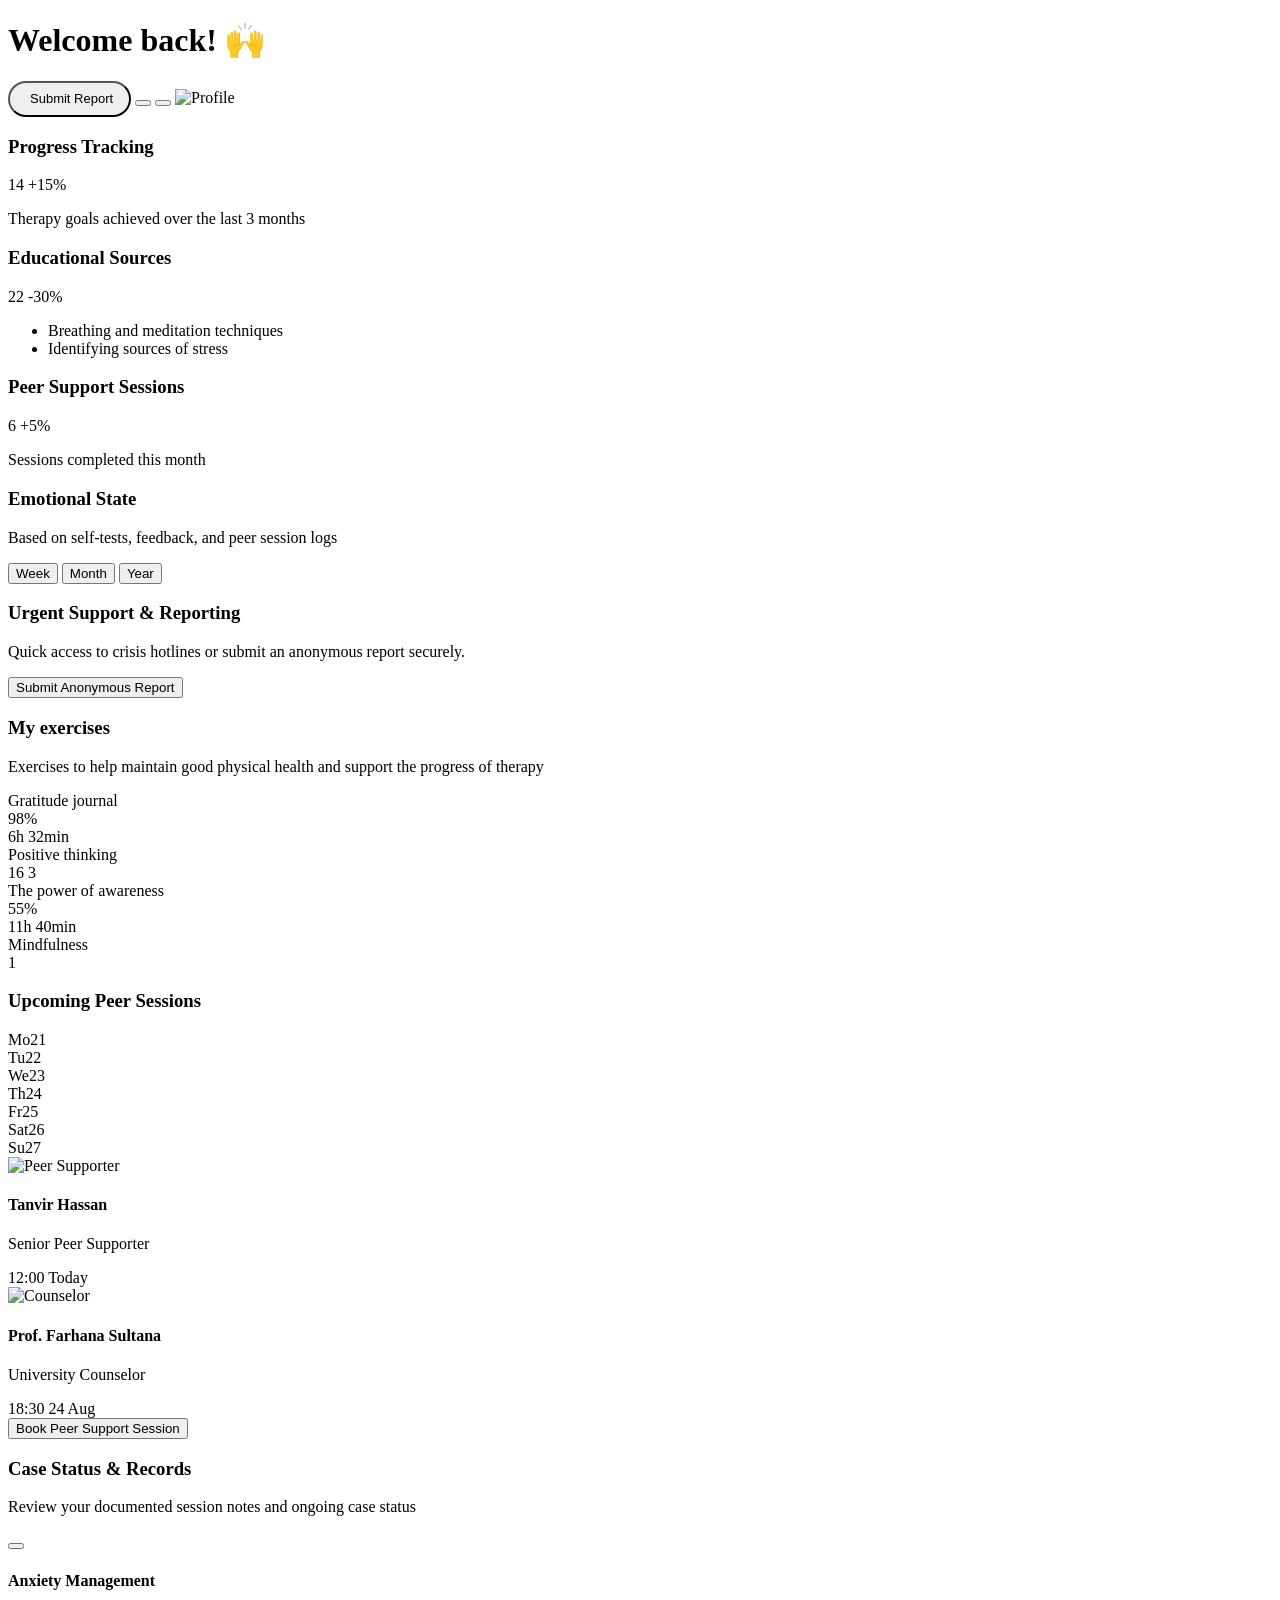
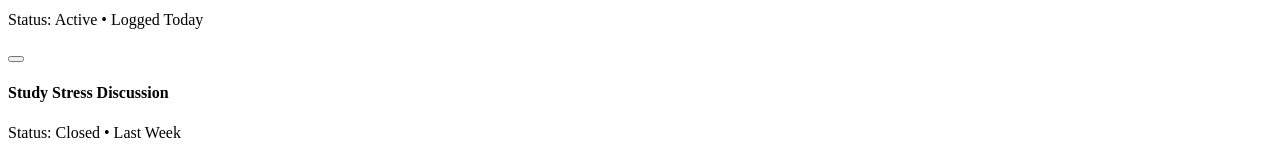
==== Mind-Bridge/html/index.html @ 99f9f988 "Initial upload of mindbridge-webapp project" ====
<!-- Mind Bridge Dashboard -->
<!DOCTYPE html>
<html lang="en">
<head>
	<meta charset="UTF-8">
	<meta name="viewport" content="width=device-width, initial-scale=1.0">
	<title>Mind Bridge - Student Dashboard</title>
	<!-- Dashboard styles -->
	<link rel="stylesheet" href="src/style.css">
	<!-- Icon library for UI icons -->
	<script src="https://unpkg.com/@phosphor-icons/web"></script>
</head>
<body>
	<div class="app-background">
		<div class="app-container">
	<!-- Sidebar navigation -->
			<aside class="sidebar">
				<div class="sidebar__logo">
					<i class="ph-fill ph-heartbeat"></i>
				</div>
				<nav class="sidebar__nav">
					<a href="index.html" class="sidebar__nav-item sidebar__nav-item--active" title="Dashboard"><i class="ph ph-squares-four"></i></a>
					<a href="schedule.html" class="sidebar__nav-item" title="Book Peer Support"><i class="ph ph-calendar-blank"></i></a>
					<a href="chat.html" class="sidebar__nav-item" title="Messages & Reports"><i class="ph ph-chat-circle-dots"></i></a>
					<a href="clinical.html" class="sidebar__nav-item" title="My Case Status"><i class="ph ph-folder-user"></i></a>
					<a href="resources.html" class="sidebar__nav-item" title="Mental Health Resources"><i class="ph ph-book-open"></i></a>
				</nav>
				<div class="sidebar__bottom">
					<a href="help.html" class="sidebar__nav-item" title="Help"><i class="ph ph-question"></i></a>
					<a href="crisis.html" class="sidebar__nav-item" title="Crisis Support"><i class="ph ph-flag"></i></a>
				</div>
			</aside>

			<main class="main-content">
	<!-- Topbar with greeting and actions -->
				<header class="topbar">
					<h1 class="topbar__greeting">Welcome back! <span class="wave">🙌</span></h1>
					<div class="topbar__actions">
						<!-- Report button -->
						<button class="btn btn--primary" style="padding: 8px 16px; font-size: 13px; height: 36px; border-radius: 20px;" onclick="window.location.href='chat.html'">
							<i class="ph ph-warning-circle" style="margin-right: 4px;"></i> Submit Report
						</button>
						<!-- Notification/settings -->
						<button class="icon-btn"><i class="ph ph-bell"></i></button>
						<button class="icon-btn"><i class="ph ph-gear"></i></button>
						<!-- Profile picture -->
						<img src="https://ui-avatars.com/api/?name=User&background=0D8ABC&color=fff" alt="Profile" class="profile-pic">
					</div>
				</header>

				<div class="dashboard">
					<div class="dashboard__main">
						<!-- Statistics cards -->
						<div class="stats-row">
							<!-- Progress Tracking Card -->
							<div class="card stat-card">
								<h3 class="card__title">Progress Tracking</h3>
								<div class="stat-card__value">
									<span class="number">14</span>
									<span class="badge badge--success">+15%</span>
								</div>
								<p class="stat-card__desc">Therapy goals achieved over the last 3 months</p>
								<div class="progress-bar"><div class="progress-bar__fill" style="width: 70%;"></div></div>
							</div>
							<!-- Educational Sources Card -->
							<div class="card stat-card">
								<h3 class="card__title">Educational Sources</h3>
								<div class="stat-card__value">
									<span class="number">22</span>
									<span class="badge badge--info">-30%</span>
								</div>
								<ul class="stat-card__list">
									<li><i class="ph-fill ph-check-circle"></i> Breathing and meditation techniques</li>
									<li><i class="ph-fill ph-check-circle"></i> Identifying sources of stress</li>
								</ul>
							</div>
							<!-- Peer Support Sessions Card -->
							<div class="card stat-card">
								<h3 class="card__title">Peer Support Sessions</h3>
								<div class="stat-card__value">
									<span class="number">6</span>
									<span class="badge badge--success">+5%</span>
								</div>
								<p class="stat-card__desc">Sessions completed this month</p>
								<div class="progress-bar"><div class="progress-bar__fill" style="width: 40%;"></div></div>
							</div>
						</div>

						<!-- Middle row: chart and urgent support -->
						<div class="middle-row">
							<!-- TODO: Need to fix dashboard charts with JS after completing the dashboard. -->
							<div class="card chart-card">
								<div class="card__header">
									<div>
										<h3 class="card__title">Emotional State</h3>
										<p class="card__subtitle">Based on self-tests, feedback, and peer session logs</p>
									</div>
									<div class="toggle-group">
										<button class="toggle-btn toggle-btn--active">Week</button>
										<button class="toggle-btn">Month</button>
										<button class="toggle-btn">Year</button>
									</div>
								</div>
								<div class="chart-container" id="emotionalChart">
									<!-- Chart will be rendered here by JS -->
								</div>
							</div>
							<!-- Urgent Support Card -->
							<div class="card urgent-card">
								<h3 class="urgent-card__title">Urgent Support & Reporting</h3>
								<p class="urgent-card__desc">Quick access to crisis hotlines or submit an anonymous report securely.</p>
								<button class="btn btn--glass" onclick="window.location.href='chat.html'">Submit Anonymous Report</button>
							</div>
						</div>

						<!-- Exercises Card -->
						<div class="card exercises-card">
							<h3 class="card__title">My exercises</h3>
							<p class="card__subtitle">Exercises to help maintain good physical health and support the progress of therapy</p>
							<div class="exercise-list">
								<!-- Exercise: Gratitude journal -->
								<div class="exercise-item">
									<div class="exercise-item__icon"><i class="ph ph-notebook"></i></div>
									<div class="exercise-item__name">Gratitude journal</div>
									<div class="exercise-item__progress">
										<span class="progress-text">98%</span>
										<div class="progress-bar progress-bar--sm"><div class="progress-bar__fill" style="width: 98%;"></div></div>
									</div>
									<div class="exercise-item__time">6h 32min</div>
									<div class="exercise-item__category">Positive thinking</div>
									<div class="exercise-item__stats">
										<span><i class="ph ph-list-dashes"></i> 16</span>
										<span><i class="ph ph-paperclip"></i> 3</span>
									</div>
								</div>
								<!-- Exercise: The power of awareness -->
								<div class="exercise-item">
									<div class="exercise-item__icon"><i class="ph ph-lifebuoy"></i></div>
									<div class="exercise-item__name">The power of awareness</div>
									<div class="exercise-item__progress">
										<span class="progress-text">55%</span>
										<div class="progress-bar progress-bar--sm"><div class="progress-bar__fill" style="width: 55%;"></div></div>
									</div>
									<div class="exercise-item__time">11h 40min</div>
									<div class="exercise-item__category">Mindfulness</div>
									<div class="exercise-item__stats">
										<span><i class="ph ph-paperclip"></i> 1</span>
									</div>
								</div>
							</div>
						</div>
					</div>

					<!-- Sidebar: Upcoming sessions and records -->
					<aside class="dashboard__sidebar">
						<!-- Upcoming Peer Sessions Card -->
						<div class="card upcoming-card">
							<h3 class="card__title">Upcoming Peer Sessions</h3>
							<div class="calendar-strip">
								<div class="cal-day"><span>Mo</span><span>21</span></div>
								<div class="cal-day cal-day--active"><span>Tu</span><span>22</span></div>
								<div class="cal-day"><span>We</span><span>23</span></div>
								<div class="cal-day"><span>Th</span><span>24</span></div>
								<div class="cal-day"><span>Fr</span><span>25</span></div>
								<div class="cal-day"><span>Sat</span><span>26</span></div>
								<div class="cal-day"><span>Su</span><span>27</span></div>
							</div>
							<div class="appointment-list">
								<!-- Appointment: Peer Supporter -->
								<div class="appointment">
									<img src="https://ui-avatars.com/api/?name=Tanvir+Hassan&background=10B981&color=fff" alt="Peer Supporter" class="avatar">
									<div class="appointment__info">
										<h4>Tanvir Hassan</h4>
										<p>Senior Peer Supporter</p>
									</div>
									<div class="appointment__time">
										<span class="time">12:00</span>
										<span class="date">Today</span>
									</div>
								</div>
								<!-- Appointment: University Counselor -->
								<div class="appointment">
									<img src="https://ui-avatars.com/api/?name=Prof.+Farhana+Sultana&background=3B82F6&color=fff" alt="Counselor" class="avatar">
									<div class="appointment__info">
										<h4>Prof. Farhana Sultana</h4>
										<p>University Counselor</p>
									</div>
									<div class="appointment__time">
										<span class="time">18:30</span>
										<span class="date">24 Aug</span>
									</div>
								</div>
							</div>
							<button class="btn btn--primary btn--full" onclick="window.location.href='schedule.html'">Book Peer Support Session</button>
						</div>

						<!-- Case Status & Records Card -->
						<div class="card records-card">
							<h3 class="card__title">Case Status & Records</h3>
							<p class="card__subtitle">Review your documented session notes and ongoing case status</p>
							<div class="record-list">
								<!-- Record: Anxiety Management -->
								<div class="record-item">
									<button class="play-btn"><i class="ph-fill ph-file-text"></i></button>
									<div class="record-info">
										<h4>Anxiety Management</h4>
										<p>Status: Active • Logged Today</p>
									</div>
								</div>
								<!-- Record: Study Stress Discussion -->
								<div class="record-item">
									<button class="play-btn"><i class="ph-fill ph-file-text"></i></button>
									<div class="record-info">
										<h4>Study Stress Discussion</h4>
										<p>Status: Closed • Last Week</p>
									</div>
								</div>
							</div>
						</div>
					</aside>
				</div>
			</main>
		</div>
	</div>
	<!-- Main JS for dashboard interactivity -->
	<script src="src/main.js"></script>
</body>
</html>
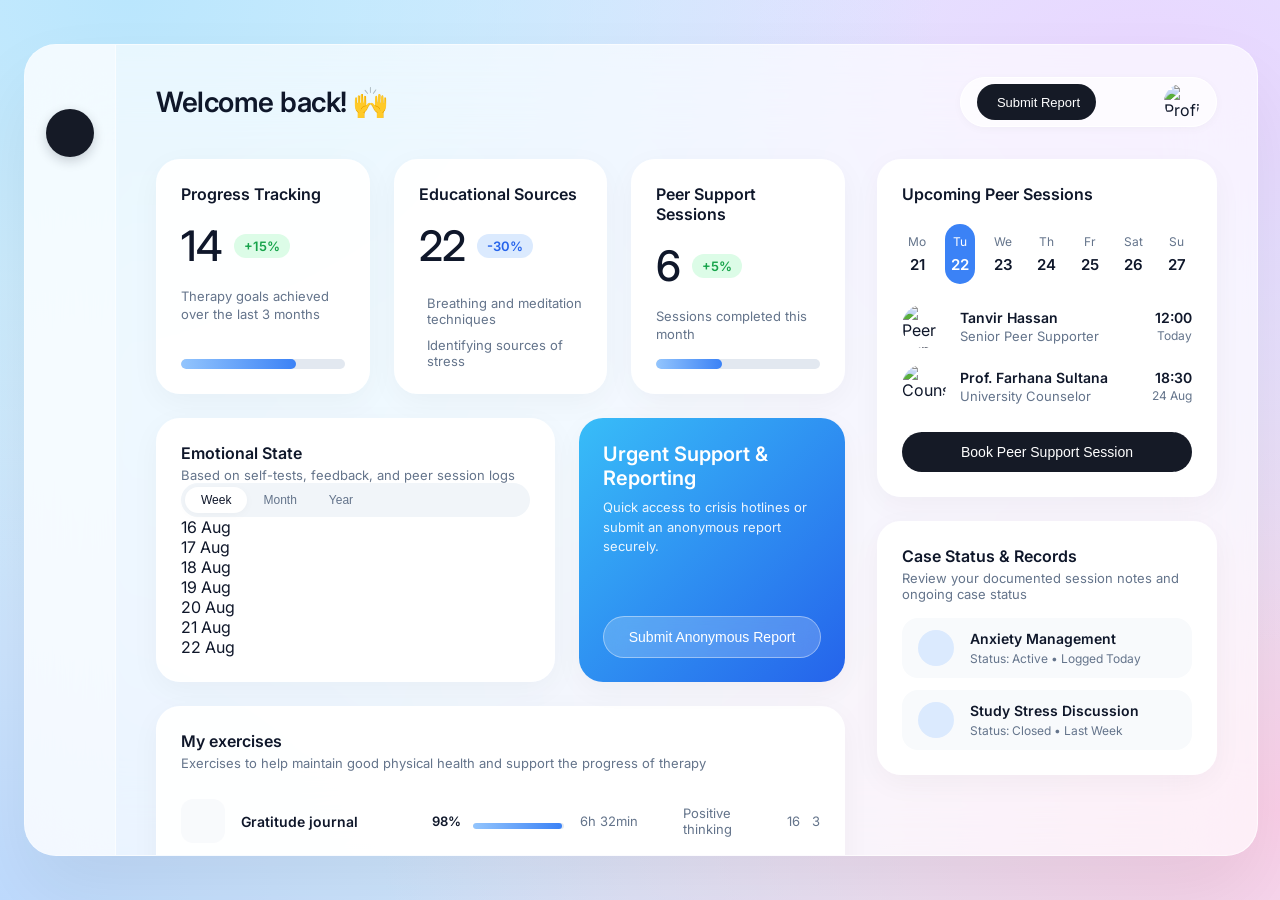
==== commit 408df281: "fix: properly link all project files with correct relative paths - Fixed CSS link in index.html from" ====
--- a/Mind-Bridge/html/index.html
+++ b/Mind-Bridge/html/index.html
@@ -6,7 +6,7 @@
 	<meta name="viewport" content="width=device-width, initial-scale=1.0">
 	<title>Mind Bridge - Student Dashboard</title>
 	<!-- Dashboard styles -->
-	<link rel="stylesheet" href="src/style.css">
+	<link rel="stylesheet" href="../css/style.css">
 	<!-- Icon library for UI icons -->
 	<script src="https://unpkg.com/@phosphor-icons/web"></script>
 </head>
@@ -223,6 +223,6 @@
 		</div>
 	</div>
 	<!-- Main JS for dashboard interactivity -->
-	<script src="src/main.js"></script>
+	<script src="../js/main.js"></script>
 </body>
 </html>
--- a/Mind-Bridge/css/style.css
+++ b/Mind-Bridge/css/style.css
@@ -0,0 +1,284 @@
+@import url('https://fonts.googleapis.com/css2?family=Inter:wght@400;500;600;700&display=swap');
+
+/* =====================
+   Root Variables
+   ===================== */
+:root {
+  /* Color Palette */
+  --color-primary-navy: #151A26; /* Active sidebar icon, main buttons */
+  --color-primary-blue: #3B82F6; /* Progress bars, toggles, accents */
+  --text-main: #0F172A;
+  --text-muted: #64748B;
+  --text-light: #94A3B8;
+  --bg-app: rgba(255, 255, 255, 0.65); /* Frosted glass for main container */
+  --bg-sidebar: rgba(255, 255, 255, 0.4);
+  --bg-card: rgba(255, 255, 255, 0.95); /* Solid, clean white for cards */
+  --border-light: rgba(255, 255, 255, 0.6);
+  --border-divider: #F1F5F9;
+  /* Badges */
+  --badge-success-bg: #DCFCE7;
+  --badge-success-text: #16A34A;
+  --badge-info-bg: #DBEAFE;
+  --badge-info-text: #2563EB;
+  /* Typography & Spacing */
+  --font-family: 'Inter', system-ui, sans-serif;
+  --spacing-xs: 4px;
+  --spacing-sm: 8px;
+  --spacing-md: 16px;
+  --spacing-lg: 24px;
+  --spacing-xl: 32px;
+  /* Shadows & Radii */
+  --radius-md: 16px;
+  --radius-lg: 24px;
+  --radius-xl: 32px;
+  --radius-full: 9999px;
+  --shadow-app: 0 40px 80px rgba(0, 0, 0, 0.07);
+  --shadow-card: 0 8px 30px rgba(0, 0, 0, 0.04);
+  --shadow-sm: 0 2px 10px rgba(0, 0, 0, 0.03);
+}
+
+/* =====================
+   Base Styles & Background
+   ===================== */
+body {
+  margin: 0;
+  padding: 0;
+  font-family: var(--font-family);
+  color: var(--text-main);
+  /* Vibrant, airy mesh background */
+  background-color: #E0F2FE;
+  background-image: 
+    radial-gradient(at 10% 0%, #BAE6FD 0px, transparent 50%),
+    radial-gradient(at 90% 10%, #E9D5FF 0px, transparent 50%),
+    radial-gradient(at 100% 90%, #FBCFE8 0px, transparent 50%),
+    radial-gradient(at 0% 100%, #BFDBFE 0px, transparent 50%);
+  background-attachment: fixed;
+  min-height: 100vh;
+  display: flex;
+  align-items: center;
+  justify-content: center;
+  padding: 24px;
+  box-sizing: border-box;
+}
+
+h1, h2, h3, h4, p, ul { margin: 0; padding: 0; }
+a { text-decoration: none; color: inherit; }
+
+/* =====================
+  Main Glassmorphic Container
+  ===================== */
+.app-container {
+  width: 100%;
+  max-width: 1440px;
+  height: 90vh;
+  min-height: 800px;
+  background: var(--bg-app);
+  backdrop-filter: blur(40px);
+  -webkit-backdrop-filter: blur(40px);
+  border: 1.5px solid var(--border-light);
+  border-radius: var(--radius-xl);
+  box-shadow: var(--shadow-app);
+  display: flex;
+  overflow: hidden;
+}
+
+/* =====================
+  Sidebar (Light translucent)
+  ===================== */
+.sidebar {
+  width: 90px;
+  background: var(--bg-sidebar);
+  border-right: 1px solid var(--border-light);
+  display: flex;
+  flex-direction: column;
+  align-items: center;
+  padding: var(--spacing-xl) 0;
+  gap: var(--spacing-xl);
+}
+.sidebar__logo {
+  color: var(--color-primary-blue);
+  font-size: 32px;
+}
+.sidebar__nav {
+  display: flex; flex-direction: column; gap: var(--spacing-md); flex: 1;
+}
+.sidebar__nav-item {
+  width: 48px; height: 48px;
+  border-radius: 50%;
+  display: flex; align-items: center; justify-content: center;
+  color: var(--text-muted); font-size: 24px;
+  transition: all 0.2s ease;
+}
+.sidebar__nav-item:hover {
+  background: rgba(255, 255, 255, 0.8);
+  color: var(--text-main);
+}
+/* Active icon is the only dark element */
+.sidebar__nav-item--active {
+  background: var(--color-primary-navy) !important;
+  color: white !important;
+  box-shadow: 0 4px 12px rgba(15, 23, 42, 0.2);
+}
+.sidebar__bottom { display: flex; flex-direction: column; gap: var(--spacing-md); }
+
+/* =====================
+  Main Dashboard Layout
+  ===================== */
+.main-content {
+  flex: 1; display: flex; flex-direction: column; padding: 32px 40px; overflow-y: auto;
+}
+.dashboard {
+  display: grid; grid-template-columns: 1fr 340px; gap: 32px;
+}
+.dashboard__main { display: flex; flex-direction: column; gap: 24px; }
+.stats-row { display: grid; grid-template-columns: repeat(3, 1fr); gap: 24px; }
+.middle-row { display: grid; grid-template-columns: 1.5fr 1fr; gap: 24px; }
+
+/* =====================
+  Topbar
+  ===================== */
+.topbar {
+  display: flex; justify-content: space-between; align-items: center; margin-bottom: 32px;
+}
+.topbar__greeting { font-size: 28px; font-weight: 600; color: var(--text-main); letter-spacing: -0.5px; }
+.topbar__actions {
+  display: flex; align-items: center; gap: 12px;
+  background: rgba(255, 255, 255, 0.7);
+  padding: 6px 16px; border-radius: var(--radius-full);
+  box-shadow: var(--shadow-sm); border: 1px solid white;
+}
+.icon-btn {
+  background: none; border: none; font-size: 20px; color: var(--text-muted);
+  cursor: pointer; padding: 8px; border-radius: 50%; transition: all 0.2s ease;
+}
+.icon-btn:hover { background: white; color: var(--text-main); }
+.profile-pic { width: 36px; height: 36px; border-radius: 50%; object-fit: cover; }
+
+/* =====================
+  Card Styling
+  ===================== */
+.card {
+  background: var(--bg-card);
+  border-radius: var(--radius-lg);
+  padding: 24px;
+  box-shadow: var(--shadow-card);
+  display: flex; flex-direction: column;
+  border: 1px solid rgba(255,255,255,0.8);
+}
+.card__title { font-size: 16px; font-weight: 600; color: var(--text-main); }
+.card__subtitle { font-size: 13px; color: var(--text-muted); margin-top: 4px; }
+
+/* =====================
+  Stats Cards
+  ===================== */
+.stat-card { gap: 8px; }
+.stat-card__value { display: flex; align-items: center; gap: 12px; margin: 8px 0; }
+.stat-card__value .number { font-size: 42px; font-weight: 500; letter-spacing: -1px; }
+.badge { padding: 4px 10px; border-radius: 12px; font-size: 13px; font-weight: 600; }
+.badge--success { background: var(--badge-success-bg); color: var(--badge-success-text); }
+.badge--info { background: var(--badge-info-bg); color: var(--badge-info-text); }
+.stat-card__desc { font-size: 13px; color: var(--text-muted); line-height: 1.4; }
+.stat-card__list { list-style: none; font-size: 13px; color: var(--text-muted); display: flex; flex-direction: column; gap: 10px; margin-top: 8px; }
+.stat-card__list li { display: flex; align-items: center; gap: 8px; }
+.stat-card__list i { color: var(--color-primary-blue); font-size: 18px; }
+
+/* =====================
+  Progress Bars
+  ===================== */
+.progress-bar {
+  width: 100%; height: 10px; background: #E2E8F0; border-radius: 8px; overflow: hidden; margin-top: auto;
+}
+.progress-bar__fill {
+  height: 100%; background: linear-gradient(90deg, #93C5FD, #3B82F6); border-radius: 8px;
+}
+.progress-bar--sm { height: 6px; }
+
+/* =====================
+  Toggle Group (Week/Month/Year)
+  ===================== */
+.toggle-group {
+  display: flex; background: #F1F5F9; border-radius: var(--radius-full); padding: 4px;
+}
+.toggle-btn {
+  background: none; border: none; padding: 6px 16px; font-size: 12px; font-weight: 500;
+  border-radius: var(--radius-full); color: var(--text-muted); cursor: pointer; transition: 0.2s;
+}
+.toggle-btn--active { background: white; color: var(--text-main); box-shadow: var(--shadow-sm); }
+
+/* =====================
+  Urgent Support Card
+  ===================== */
+.urgent-card {
+  background: linear-gradient(135deg, #38BDF8 0%, #2563EB 100%);
+  color: white; position: relative; overflow: hidden; justify-content: space-between; border: none;
+}
+.urgent-card__title { font-size: 20px; font-weight: 600; color: white; }
+.urgent-card__desc { font-size: 13px; color: rgba(255,255,255,0.9); margin-top: 8px; position: relative; z-index: 2; line-height: 1.5; }
+.urgent-card__image {
+  position: absolute; right: -20px; bottom: 0px; width: 160px; z-index: 1;
+}
+
+/* =====================
+  Buttons
+  ===================== */
+.btn {
+  padding: 12px 24px; border-radius: var(--radius-full); font-size: 14px; font-weight: 500;
+  cursor: pointer; border: none; transition: all 0.2s; text-align: center;
+}
+.btn--glass {
+  background: rgba(255, 255, 255, 0.2); backdrop-filter: blur(10px); color: white;
+  border: 1px solid rgba(255, 255, 255, 0.4); position: relative; z-index: 2; margin-top: auto;
+}
+.btn--glass:hover { background: rgba(255, 255, 255, 0.3); }
+.btn--primary { background: var(--color-primary-navy); color: white; }
+.btn--primary:hover { background: #0F172A; }
+.btn--full { width: 100%; }
+
+/* =====================
+  Exercises List
+  ===================== */
+.exercise-list { display: flex; flex-direction: column; gap: 16px; margin-top: 16px; }
+.exercise-item {
+  display: grid; grid-template-columns: auto 2fr 1.5fr 1fr 1fr auto; align-items: center;
+  gap: 16px; padding: 12px 0; border-bottom: 1px solid var(--border-divider);
+}
+.exercise-item:last-child { border-bottom: none; }
+.exercise-item__icon { width: 44px; height: 44px; background: #F8FAFC; border-radius: 12px; display: flex; align-items: center; justify-content: center; font-size: 22px; color: var(--text-main); }
+.exercise-item__name { font-size: 14px; font-weight: 600; }
+.exercise-item__progress { display: flex; align-items: center; gap: 12px; }
+.progress-text { font-size: 13px; font-weight: 600; width: 35px; }
+.exercise-item__time, .exercise-item__category { font-size: 13px; color: var(--text-muted); }
+.exercise-item__stats { display: flex; gap: 12px; font-size: 13px; color: var(--text-muted); }
+
+/* =====================
+  Right Sidebar (Upcoming / Records)
+  ===================== */
+.dashboard__sidebar { display: flex; flex-direction: column; gap: 24px; }
+.calendar-strip { display: flex; justify-content: space-between; margin: 20px 0; }
+.cal-day { display: flex; flex-direction: column; align-items: center; gap: 6px; font-size: 12px; color: var(--text-muted); padding: 10px 6px; border-radius: 16px; cursor: pointer; }
+.cal-day span:last-child { font-size: 15px; font-weight: 600; color: var(--text-main); }
+.cal-day--active { background: var(--color-primary-blue); color: white; }
+.cal-day--active span { color: white !important; }
+
+.appointment-list { display: flex; flex-direction: column; gap: 16px; margin-bottom: 24px; }
+.appointment { display: flex; align-items: center; gap: 14px; }
+.avatar { width: 44px; height: 44px; border-radius: 50%; object-fit: cover; }
+.appointment__info h4 { font-size: 14px; font-weight: 600; }
+.appointment__info p { font-size: 13px; color: var(--text-muted); margin-top: 2px; }
+.appointment__time { margin-left: auto; text-align: right; display: flex; flex-direction: column; }
+.appointment__time .time { font-size: 14px; font-weight: 600; }
+.appointment__time .date { font-size: 12px; color: var(--text-muted); margin-top: 2px; }
+
+.record-list { display: flex; flex-direction: column; gap: 12px; margin-top: 16px; }
+.record-item { display: flex; align-items: center; gap: 16px; background: #F8FAFC; padding: 12px 16px; border-radius: 16px; }
+.play-btn { width: 36px; height: 36px; border-radius: 50%; background: var(--badge-info-bg); color: var(--color-primary-blue); border: none; display: flex; align-items: center; justify-content: center; cursor: pointer; transition: 0.2s; }
+.play-btn:hover { background: var(--color-primary-blue); color: white; }
+.record-info h4 { font-size: 14px; font-weight: 600; }
+.record-info p { font-size: 12px; color: var(--text-muted); margin-top: 4px; }
+
+/* =====================
+  Custom Scrollbar
+  ===================== */
+::-webkit-scrollbar { width: 6px; }
+::-webkit-scrollbar-track { background: transparent; }
+::-webkit-scrollbar-thumb { background: rgba(203, 213, 225, 0.6); border-radius: 10px; }
